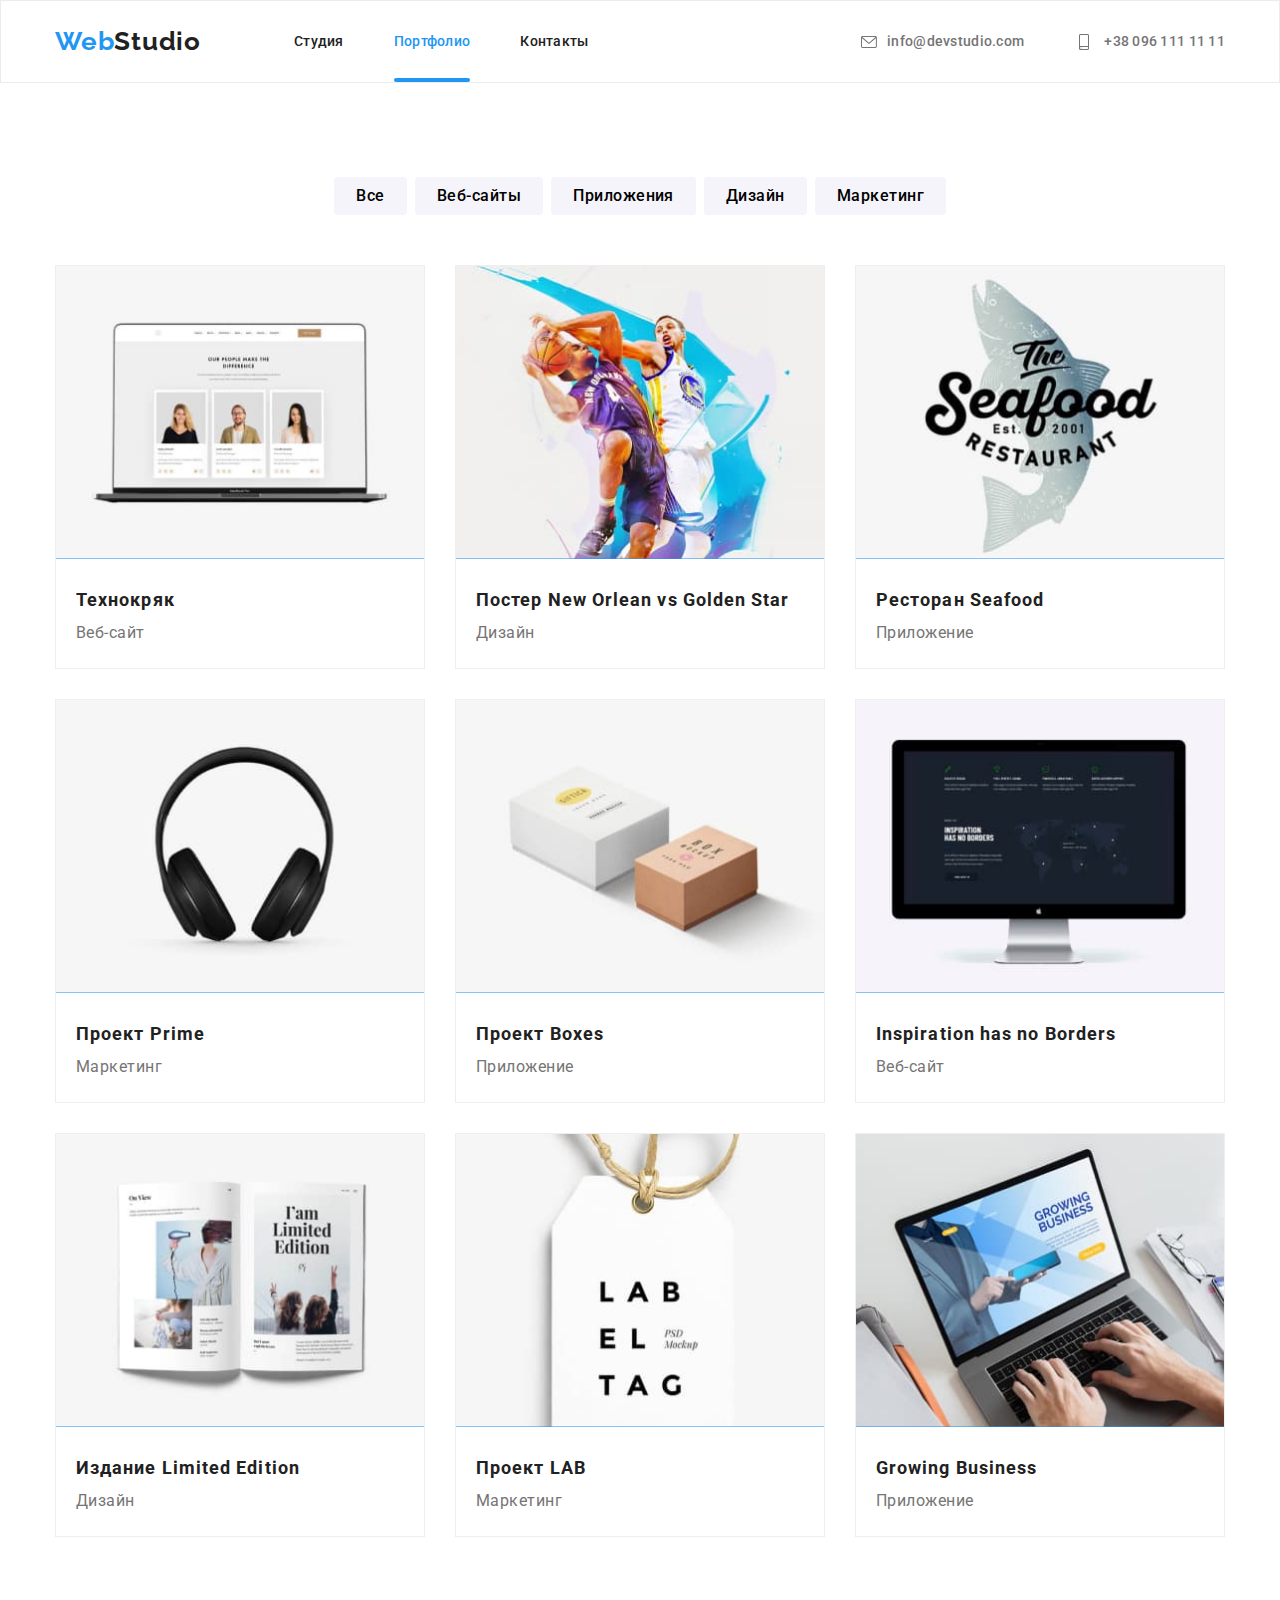
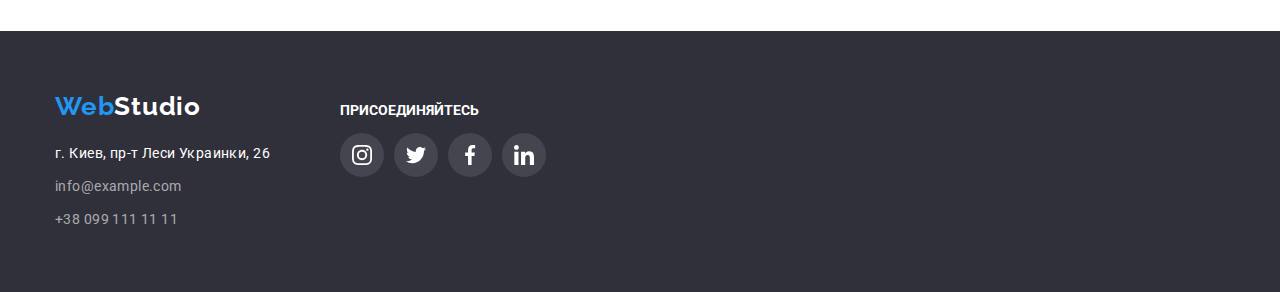
==== portfolio.html @ dd6a4ca0 "created repository" ====
<!DOCTYPE html>
<html lang="ru">

<head>
    <meta charset="UTF-8">
    <meta http-equiv="X-UA-Compatible" content="IE=edge">
    <meta name="viewport" content="width=device-width, initial-scale=1.0">
    <title>Студия</title>
    <link rel="preconnect" href="https://fonts.gstatic.com">
    <link
        href="https://fonts.googleapis.com/css2?family=Raleway:wght@700&family=Roboto:wght@400;500;700;900&display=swap"
        rel="stylesheet">
    <link rel="stylesheet" href="https://cdnjs.cloudflare.com/ajax/libs/modern-normalize/1.0.0/modern-normalize.min.css">
    <link rel="stylesheet" href="./css/styles.css">
</head>
<body>
    <!-- header -->
    <header>
        <div class="container nav-flex">
            <nav class="nav-flex">
                <a href="./index.html" lang=en class="logo-dark"><span class="accent-logo">Web</span>Studio</a>
                <ul class="navigation-links list">
                    <li class="nav-item"><a class="link" href="./index.html">Студия</a></li>
                    <li class="nav-item"><a class="link current" href="./portfolio.html">Портфолио</a></li>
                    <li class="nav-item"><a class="link" href="">Контакты</a></li>
                </ul>
            </nav>
            <ul class="adress-links list">
                <li class="item">
                    <a class="link" href="mailto:info@devstudio.com">
    
                        <svg class="adress-link-icon" width="16px" height="12px">
                            <use href="./images/sprite.svg#icon-envelope"></use>
                        </svg>info@devstudio.com
    
                    </a>
                </li>
                <li class="item">
                    <a class="link" href="tel:+380961111111">
                        <svg class="adress-link-icon" width="20px" height="16px">
                            <use href="./images/sprite.svg#icon-smartphone"></use>
                        </svg>+38 096 111 11 11
                    </a>
                </li>
            </ul>
        </div>
    </header>
<!-- main -->
<main>
    
<section class="portfolio-section">
    <div class="container">
        <!-- project buttons -->
        
    <h1 class="visually-hidden">Наши проекты</h1>
    
    <ul class="portfolio-bottons list">
        <li class="portfolio-botton"><button type="button" class="button-secondary">Все</button></li>
        <li class="portfolio-botton"><button type="button" class="button-secondary">Веб-сайты</button></li>
        <li class="portfolio-botton"><button type="button" class="button-secondary">Приложения</button></li>
        <li class="portfolio-botton"><button type="button" class="button-secondary">Дизайн</button></li>
        <li class="portfolio-botton"><button type="button" class="button-secondary">Маркетинг</button></li>
    </ul>
    
    <!-- project cards -->
    <ul class="portfolio-cards list">
        <li class="portfolio-card">
            <a class="portfolio-card-link" href="">
                
                <div class="container-portfolio">
            <img src="./images/portfolio/img1.jpg" alt="пример веб-страницы" width=370>
            <div class="overlay-portfolio">
                <p class="overlay-portfolio-text">
                    Технокряк это современная площадка распространения коронавируса. Компании используют эту платформу для цифрового
                    шпионажа и атак на защищённые сервера конкурентов.
                </p>
            </div></div>
            <div class="portfolio-text-container">
            <h2 class="portfolio-text-main">Технокряк</h2>
            <p class="portfolio-text-secondary">Веб-сайт</p>
            </div></a>
        </li>
        <li class="portfolio-card">
            <a class="portfolio-card-link" href="">

                <div class="container-portfolio">
            <img src="./images/portfolio/img2.jpg" alt="постер игра в баскетбол" width=370>
            <div class="overlay-portfolio">
                <p class="overlay-portfolio-text">
                    Технокряк это современная площадка распространения коронавируса. Компании используют эту платформу для цифрового
                    шпионажа и атак на защищённые сервера конкурентов.
                </p>
            </div>
            </div>
            <div class="portfolio-text-container">
            <h2 class="portfolio-text-main">Постер <span lang="en">New Orlean vs Golden Star</span></h2>
            <p class="portfolio-text-secondary">Дизайн</p>
            </div></a>
        </li>
        <li class="portfolio-card">
            <a class="portfolio-card-link" href="">
                
                <div class="container-portfolio">
            <img src="./images/portfolio/img3.jpg" alt="эмблема ресторана" width=370>
            <div class="overlay-portfolio">
                <p class="overlay-portfolio-text">
                    Технокряк это современная площадка распространения коронавируса. Компании используют эту платформу для цифрового
                    шпионажа и атак на защищённые сервера конкурентов.
                </p>
            </div>
            </div>
            <div class="portfolio-text-container">
            <h2 class="portfolio-text-main">Ресторан <span lang="en">Seafood</span></h2>
            <p class="portfolio-text-secondary">Приложение</p>
            </div></a>
        </li>
        <li class="portfolio-card">
            <a class="portfolio-card-link" href="">
                
                <div class="container-portfolio">
            <img src="./images/portfolio/img4.jpg" alt="наушники" width=370>
            <div class="overlay-portfolio">
                <p class="overlay-portfolio-text">
                    Технокряк это современная площадка распространения коронавируса. Компании используют эту платформу для цифрового
                    шпионажа и атак на защищённые сервера конкурентов.
                </p>
            </div>
            </div>
            <div class="portfolio-text-container">
            <h2 class="portfolio-text-main">Проект <span lang="en">Prime</span></h2>
            <p class="portfolio-text-secondary">Маркетинг</p>
            </div></a>
        </li>
        <li class="portfolio-card">
            <a class="portfolio-card-link" href="">
                
                <div class="container-portfolio">
            <img src="./images/portfolio/img5.jpg" alt="пример приложения" width=370>
            <div class="overlay-portfolio">
                <p class="overlay-portfolio-text">
                    Технокряк это современная площадка распространения коронавируса. Компании используют эту платформу для цифрового
                    шпионажа и атак на защищённые сервера конкурентов.
                </p>
            </div>
            </div>
            <div class="portfolio-text-container">
            <h2 class="portfolio-text-main">Проект <span lang="en">Boxes</span></h2>
            <p class="portfolio-text-secondary">Приложение</p>
            </div></a>
        </li>
        <li class="portfolio-card">
            <a class="portfolio-card-link" href="">
                
                <div class="container-portfolio">
            <img src="./images/portfolio/img6.jpg" alt="пример веб-сайта" width=370>
            <div class="overlay-portfolio">
                <p class="overlay-portfolio-text">
                    Технокряк это современная площадка распространения коронавируса. Компании используют эту платформу для цифрового
                    шпионажа и атак на защищённые сервера конкурентов.
                </p>
            </div>
            </div>
            <div class="portfolio-text-container">
            <h2 class="portfolio-text-main" lang="en">Inspiration has no Borders</h2>
            <p class="portfolio-text-secondary">Веб-сайт</p>
            </div></a>
        </li>
        <li class="portfolio-card">
            <a class="portfolio-card-link" href="">
                
                <div class="container-portfolio">
            <img src="./images/portfolio/img7.jpg" alt="дизайн в книге" width=370>
            <div class="overlay-portfolio">
                <p class="overlay-portfolio-text">
                    Технокряк это современная площадка распространения коронавируса. Компании используют эту платформу для цифрового
                    шпионажа и атак на защищённые сервера конкурентов.
                </p>
            </div>
            </div>
            <div class="portfolio-text-container">
            <h2 class="portfolio-text-main">Издание <span lang="en">Limited Edition</span></h2>
            <p class="portfolio-text-secondary">Дизайн</p>
            </div></a>
        </li>
        <li class="portfolio-card">
            <a class="portfolio-card-link" href="">
                
                <div class="container-portfolio">
            <img src="./images/portfolio/img8.jpg" alt="этикетка с названием проекта" width=370>
            <div class="overlay-portfolio">
                <p class="overlay-portfolio-text">
                    Технокряк это современная площадка распространения коронавируса. Компании используют эту платформу для цифрового
                    шпионажа и атак на защищённые сервера конкурентов.
                </p>
            </div>
            </div>
            <div class="portfolio-text-container">
            <h2 class="portfolio-text-main">Проект <span lang="en">LAB</span></h2>
            <p class="portfolio-text-secondary">Маркетинг</p>
            </div></a>
        </li>
        <li class="portfolio-card">
            <a class="portfolio-card-link" href="">
                
                <div class="container-portfolio">
            <img src="./images/portfolio/img9.jpg" alt="приложение на экране ноутбука" width=370>
            <div class="overlay-portfolio">
                <p class="overlay-portfolio-text">
                    Технокряк это современная площадка распространения коронавируса. Компании используют эту платформу для цифрового
                    шпионажа и атак на защищённые сервера конкурентов.
                </p>
            </div>
            </div>
            <div class="portfolio-text-container">
            <h2 class="portfolio-text-main" lang="en">Growing Business</h2>
            <p class="portfolio-text-secondary">Приложение</p>
            </div></a>
        </li>
    </ul></div></section>
</main>
    <!-- footer -->
    <footer>
        <div class="container footer-flex">
            <div>
    
                <a href="./index.html" lang=en class="logo-light"><span class="accent-logo">Web</span>Studio</a>
                <address>
                    <ul class="list">
                        <li class="footer-list"><a class="footer-adress-link" href="https://goo.gl/maps/DHRGLdLPz4CvpjzV8"
                                target="_blank" rel="noopener noreferrer">г. Киев, пр-т Леси Украинки, 26</a></li>
                        <li class="footer-list"><a class="footer-mail-link"
                                href="mailto:info@example.com">info@example.com</a></li>
                        <li class="footer-list"><a class="footer-number-link" href="tel:+380991111111">+38 099 111 11 11</a>
                        </li>
                    </ul>
                </address>
            </div>
    
            <div class="join">
                <h3 class="join-main">присоединяйтесь</h3>
                <ul class="list footer-soc-card">
                    <li class="team-soc-item">
                        <a class="link soc-link" href="" target="_blank" rel="noopener noreferrer"
                            aria-label="Ссылка на Инстаграм">
                            <svg class="footer-link-icon">
                                <use href="./images/sprite.svg#icon-instagram"></use>
                            </svg>
                        </a>
                    </li>
                    <li class="team-soc-item">
                        <a class="link soc-link" href="" target="_blank" rel="noopener noreferrer"
                            aria-label="Ссылка на Инстаграм">
                            <svg class="footer-link-icon">
                                <use href="./images/sprite.svg#icon-twitter"></use>
                            </svg>
                        </a>
                    </li>
                    <li class="team-soc-item">
                        <a class="link soc-link" href="" target="_blank" rel="noopener noreferrer"
                            aria-label="Ссылка на Инстаграм">
                            <svg class="footer-link-icon">
                                <use href="./images/sprite.svg#icon-facebook"></use>
                            </svg>
                        </a>
                    </li>
                    <li class="team-soc-item">
                        <a class="link soc-link" href="" target="_blank" rel="noopener noreferrer"
                            aria-label="Ссылка на Инстаграм">
                            <svg class="footer-link-icon">
                                <use href="./images/sprite.svg#icon-linkedin"></use>
                            </svg>
                        </a>
                    </li>
                </ul>
    
            </div>
        </div>
    </footer>

</body>
---- css/styles.css ----
:root {
  --primary-text-color: rgba(33, 33, 33, 1);
  --secondary-text-color: rgba(117, 117, 117, 1);
  --light-text-color: rgba(255, 255, 255, 1);
  --accent-color: rgba(33, 150, 243, 1);
  --background-primary: rgba(255, 255, 255, 1);
  --background-secondary: rgba(245, 244, 250, 1);
  --background-dark: rgba(47, 48, 58, 1);
  --primary-icon-color: rgba(175, 177, 184, 1);
  --dark-icon-background: rgba(255, 255, 255, 0.1);
}
body {
  background-color: var(--background-primary);
  color: var(--primary-text-color);
  font-family: "Roboto", "Raleway", sans-serif;
}

html {
  box-sizing: border-box;
}

*,
*::before,
*::after {
  box-sizing: inherit;
}
/* header */

.list {
  list-style: none;
  padding: 0;
  margin: 0;
}

.container {
  box-sizing: border-box;
  width: 1200px;
  padding-left: 15px;
  padding-right: 15px;
  margin-left: auto;
  margin-right: auto;
}
img {
  display: block;
  max-width: 100%;
  height: auto;
}
header {
  border: 1px solid #ececec;
  align-items: center;
}
.nav-flex {
  display: flex;
  align-items: center;
}
.logo-dark {
  font-family: "Raleway";
  font-weight: 700;
  font-size: 26px;
  line-height: 1.2;
  letter-spacing: 0.03em;

  color: var(--primary-text-color);
  text-decoration: none;

  padding-bottom: 25px;
  padding-top: 25px;
}
.logo-light {
  display: block;
  margin-bottom: 20px;

  font-family: "Raleway";
  font-weight: 700;
  font-size: 26px;
  line-height: 1.2;
  letter-spacing: 0.03em;

  color: var(--light-text-color);
  text-decoration: none;
}
.accent-logo {
  font-family: "Raleway";
  font-weight: 700;
  font-size: 26px;
  line-height: 1.2;
  letter-spacing: 0.03em;

  color: var(--accent-color);
  text-decoration: none;
}
.navigation-links {
  display: flex;
  margin-left: 93px;
}
.link.current {
  position: relative;
  padding-bottom: 32px;
}
.link.current::after {
  position: absolute;
  content: "";
  display: block;
  bottom: -1px;
  width: 100%;
  height: 4px;
  border-radius: 2px;
  background-color: var(--accent-color);
}
.navigation-links .nav-item {
  margin-right: 50px;
}
.navigation-links .nav-item:last-child {
  margin: 0;
}
.navigation-links .link {
  font-weight: 500;
  font-size: 14px;
  line-height: 1.14;
  letter-spacing: 0.02em;

  color: var(--primary-text-color);
  text-decoration: none;
  cursor: pointer;

  transition-property: color;
  transition-duration: 250ms;
  transition-timing-function: cubic-bezier(0.4, 0, 0.2, 1);
}
.navigation-links .link:hover,
.navigation-links .link:focus {
  color: var(--accent-color);
}
.navigation-links .link.current {
  color: var(--accent-color);
}

.adress-link-icon {
  display: inline-flex;
  margin-right: 10px;
  align-items: center;

  fill: var(--secondary-text-color);

  transition-property: fill;
  transition-duration: 250ms;
  transition-timing-function: cubic-bezier(0.4, 0, 0.2, 1);
}
.adress-link-icon:hover {
  fill: currentColor;
}

.link:hover .adress-link-icon,
.link:focus .adress-link-icon {
  fill: currentColor;
}
.adress-links .link {
  display: flex;
  align-items: center;

  font-weight: 500;
  font-size: 14px;
  line-height: 1.14;
  letter-spacing: 0.02em;

  color: var(--secondary-text-color);
  text-decoration: none;
  cursor: pointer;

  transition-property: color;
  transition-duration: 250ms;
  transition-timing-function: cubic-bezier(0.4, 0, 0.2, 1);
}
.adress-links .link:hover,
.adress-links .link:focus {
  color: var(--accent-color);
}
.adress-links {
  display: flex;
  margin-left: auto;
  align-items: center;
}
.adress-links .item + .item {
  margin-left: 50px;
}

/* promo */
.promo-section {
  padding-top: 200px;
  padding-bottom: 200px;

  margin-right: auto;
  margin-left: auto;

  max-width: 1600px;
  height: 600px;

  background-color: var(--background-dark);
  background-image: linear-gradient(
      rgba(47, 48, 58, 0.4),
      rgba(47, 48, 58, 0.4)
    ),
    url(../images/hero.jpg);
}

.promo-text {
  width: 696px;
  margin: 0 auto;
  margin-bottom: 30px;
  font-weight: 900;
  font-size: 44px;
  line-height: 1.36;
  text-align: center;
  letter-spacing: 0.06em;
  text-transform: uppercase;

  color: var(--light-text-color);
}
.button-main {
  display: block;
  padding: 10px 32px;
  min-width: 200;
  margin-left: auto;
  margin-right: auto;

  font-family: inherit;
  font-weight: 700;
  font-size: 16px;
  line-height: 1.87;
  letter-spacing: 0.06em;

  background-color: var(--accent-color);
  color: var(--light-text-color);

  box-shadow: 0px 4px 4px rgba(0, 0, 0, 0.15);
  border-radius: 4px;

  cursor: pointer;
}

.backdrop {
  position: fixed;
  top: 0;
  left: 0;
  width: 100%;
  height: 100%;
  background-color: rgba(0, 0, 0, 0.1);

  opacity: 1;
  transition: opacity 250ms cubic-bezier(0.4, 0, 0.2, 1),
    visibility 250ms cubic-bezier(0.4, 0, 0.2, 1);
}
.backdrop.is-hidden {
  opacity: 0;
  pointer-events: none;
  visibility: hidden;
}
.backdrop.is-hidden .modal {
  transform: translate(-50%, -50%) scale(0.9);
}

.modal {
  position: absolute;
  top: 50%;
  left: 50%;
  transform: translate(-50%, -50%) scale(1);

  width: 528px;
  height: 581px;

  background-color: var(--light-text-color);

  transition: transform 250ms cubic-bezier(0.4, 0, 0.2, 1);
}
.modal-button {
  position: absolute;
  right: 8px;
  top: 8px;

  width: 30px;
  height: 30px;

  cursor: pointer;
  background: var(--light-text-color);
  border: 1px solid rgba(0, 0, 0, 0.1);
  border-radius: 50%;
}
.modal-svg {
  position: absolute;
  bottom: -1px;
  right: -1px;
}

.highlights {
  padding-top: 94px;
  padding-bottom: 94px;

  background-color: var(--background-primary);
}

.h-icons-class {
  width: 270px;
  height: 120px;
  margin-bottom: 30px;

  background-color: var(--background-secondary);
  border-radius: 4px;
}
.highlights .list {
  display: flex;
}
.highlights-list {
  width: 270px;
}
.highlights-list:not(:last-child) {
  margin-right: 30px;
}

.highlights-main {
  margin-bottom: 0;
  margin-top: 0;

  font-weight: 700;
  line-height: 1.14;
  letter-spacing: 0.03em;
}
.highlights-secondary {
  margin-top: 10px;
  margin-bottom: 0;

  font-size: 14px;
  line-height: 1.71;
  letter-spacing: 0.03em;

  color: var(--secondary-text-color);
}
/*projects*/
.projects-section {
  padding-bottom: 94px;
}

.projects {
  margin-top: 0;
  margin-bottom: 50px;
}
.projects-list {
  display: flex;
}
.projects-cards:not(:last-child) {
  margin-right: 30px;
}
.projects-cards {
  position: relative;
  width: 370px;
  height: 294px;
}

.project-cards-text-container {
  position: absolute;
  bottom: 0;
  display: flex;
  align-items: center;
  justify-content: center;

  width: 100%;
  height: 70px;

  background-color: rgba(47, 48, 58, 0.8);
}

.project-cards-text {
  margin: 0;

  font-weight: 700;
  font-size: 14px;
  line-height: 1.14;
  letter-spacing: 0.03em;
  text-transform: uppercase;

  color: var(--light-text-color);
}

.team-cards {
  display: flex;
}
.team {
  margin-top: 0;
  margin-bottom: 50px;
}
.projects,
.team {
  font-weight: 700;
  font-size: 36px;
  line-height: 1.16;
  text-align: center;
  letter-spacing: 0.03em;
}
/*team*/
.team-section {
  padding-top: 94px;
  padding-bottom: 94px;

  background-color: var(--background-secondary);
}
.team-card:not(:last-child) {
  margin-right: 30px;
}
.team-card {
  width: 270px;

  background-color: var(--background-primary);
  box-shadow: 0px 1px 3px rgba(0, 0, 0, 0.12), 0px 1px 1px rgba(0, 0, 0, 0.14),
    0px 2px 1px rgba(0, 0, 0, 0.2);
  border-radius: 0px 0px 4px 4px;
}
.team-card-text {
  padding: 30px 32px;
}
.team-main-text {
  margin-top: 0;
  margin-bottom: 10px;
  font-weight: 500;
  font-size: 16px;
  line-height: 1.18;
  text-align: center;
  letter-spacing: 0.03em;
}
.team-secondary-text {
  margin: 0;
  font-size: 16px;
  line-height: 1.18;
  text-align: center;
  letter-spacing: 0.03em;

  color: var(--secondary-text-color);
}
.team-soc-card {
  display: inline-flex;
  margin-top: 16px;
}
.team-soc-item:not(:last-child) {
  margin-right: 10px;
}
.soc-link {
  display: flex;
  justify-content: center;
  align-items: center;
  width: 44px;
  height: 44px;
  border-radius: 50%;

  transition-property: background-color;
  transition-duration: 250ms;
  transition-timing-function: cubic-bezier(0.4, 0, 0.2, 1);
}
.soc-link-icon {
  width: 20px;
  height: 20px;
  fill: var(--primary-icon-color);

  transition-property: fill;
  transition-duration: 250ms;
  transition-timing-function: cubic-bezier(0.4, 0, 0.2, 1);
}
.soc-link:hover,
.soc-link:focus {
  background-color: var(--accent-color);
}
.soc-link:hover .soc-link-icon,
.soc-link:focus .soc-link-icon {
  fill: var(--light-text-color);
}

/* clients */

.client-section {
  padding-top: 94px;
  padding-bottom: 94px;
}
.client-list {
  display: flex;
}

.clients {
  margin-top: 0;
  margin-bottom: 50px;

  font-weight: 700;
  font-size: 36px;
  line-height: 1.16;
  text-align: center;
  letter-spacing: 0.03em;
}
.client-link-list {
  display: inline-flex;
}

.client-link-list:not(:last-child) {
  margin-right: 30px;
}
.client-icon {
  fill: var(--primary-icon-color);
  transition: fill 250ms cubic-bezier(0.4, 0, 0.2, 1);
}

.client-link {
  display: flex;
  justify-content: center;
  align-items: center;
  width: 170px;
  height: 90px;

  border: 1px solid #afb1b8;
  border-radius: 4px;

  transition-property: border;
  transition-duration: 250ms;
  transition-timing-function: cubic-bezier(0.4, 0, 0.2, 1);
}

.client-link:hover,
.client-link:focus {
  border: 1px solid var(--accent-color);
  border-radius: 4px;
}
.client-link:hover .client-icon,
.client-link:focus .client-icon {
  fill: var(--accent-color);
}

/* portfolio page*/

.portfolio-section {
  padding-top: 94px;
  padding-bottom: 94px;
}

.portfolio-bottons {
  display: flex;
  justify-content: center;
  margin-bottom: 50px;
}
.portfolio-botton:not(:last-child) {
  margin-right: 8px;
}
button {
  border: none;
  outline: none;
}

.button-secondary {
  padding-top: 6px;
  padding-bottom: 6px;
  padding-left: 22px;
  padding-right: 22px;

  font-weight: 500;
  font-size: 16px;
  line-height: 1.62;
  font-family: inherit;
  letter-spacing: 0.03em;

  min-width: 73px;
  border-radius: 4px;
  text-align: center;
  cursor: pointer;

  background-color: var(--background-secondary);
  transition: box-shadow 250ms cubic-bezier(0.4, 0, 0.2, 1),
    color 250ms cubic-bezier(0.4, 0, 0.2, 1),
    background-color 250ms cubic-bezier(0.4, 0, 0.2, 1);
}
.button-secondary:hover,
.button-secondary:focus {
  background-color: var(--accent-color);
  color: var(--light-text-color);
  box-shadow: 0px 3px 1px rgba(0, 0, 0, 0.1), 0px 1px 2px rgba(0, 0, 0, 0.08),
    0px 2px 2px rgba(0, 0, 0, 0.12);
}
/* project cards*/

.container-portfolio {
  position: relative;
  overflow: hidden;
}

.overlay-portfolio {
  position: absolute;
  bottom: 0;
  right: 0;
  height: 100%;
  width: 100%;

  padding: 63px 24px;
  font-size: 18px;
  line-height: 1.56;
  letter-spacing: 0.03em;
  text-align: left;

  color: var(--light-text-color);
  background-color: rgba(33, 150, 243, 0.9);

  transform: translateY(100%);
  transition: transform 250ms cubic-bezier(0.4, 0, 0.2, 1);
}

.portfolio-card-link:hover .overlay-portfolio,
.portfolio-card-link:focus .overlay-portfolio {
  transform: translateY(0);
}
.overlay-portfolio-text {
  margin: 0;
}

.portfolio-cards {
  display: flex;
  flex-wrap: wrap;
  justify-content: space-between;
}

.portfolio-text-container {
  padding: 23px 20px;
}

.portfolio-text-main {
  margin: 0;

  font-weight: 700;
  font-size: 18px;
  line-height: 2;
  letter-spacing: 0.06em;

  color: var(--primary-text-color);
}
.portfolio-text-secondary {
  margin: 0;

  font-size: 16px;
  line-height: 1.87;
  letter-spacing: 0.03em;

  color: var(--secondary-text-color);
}

.portfolio-card {
  margin-bottom: 30px;

  width: 370px;
  height: 404px;
  left: 215px;
  top: 262px;
  border: 1px solid #eeeeee;
  box-sizing: border-box;
}
.portfolio-card:nth-last-child(-n + 3) {
  margin-bottom: 0;
}
.portfolio-card-link {
  display: block;
  text-decoration: none;
  cursor: pointer;

  transition: box-shadow 250ms cubic-bezier(0.4, 0, 0.2, 1);
}

.portfolio-card-link:hover,
.portfolio-card-link:focus {
  box-shadow: 0px 1px 1px rgba(0, 0, 0, 0.12), 0px 4px 4px rgba(0, 0, 0, 0.06),
    1px 4px 6px rgba(0, 0, 0, 0.16);
}

/* hidden H */

.visually-hidden {
  position: absolute !important;
  clip: rect(1px 1px 1px 1px);
  clip: rect(1px, 1px, 1px, 1px);
  padding: 0 !important;
  border: 0 !important;
  height: 1px !important;
  width: 1px !important;
  overflow: hidden;
}

/*footer*/
footer {
  padding-top: 60px;
  padding-bottom: 60px;

  background-color: var(--background-dark);
}
.container footer {
  display: block;
}
.logo-container {
  padding-bottom: 20px;
}
.footer-adress-link {
  font-size: 14px;
  font-style: normal;
  line-height: 1.71;
  letter-spacing: 0.03em;
  text-decoration: none;
  cursor: pointer;

  color: var(--light-text-color);

  transition-property: color;
  transition-duration: 250ms;
  transition-timing-function: cubic-bezier(0.4, 0, 0.2, 1);
}
.footer-mail-link,
.footer-number-link {
  font-size: 14px;
  font-style: normal;
  line-height: 1.71;
  letter-spacing: 0.03em;
  text-decoration: none;
  cursor: pointer;

  color: rgba(255, 255, 255, 0.6);

  transition-property: color;
  transition-duration: 250ms;
  transition-timing-function: cubic-bezier(0.4, 0, 0.2, 1);
}
.footer-list:not(:last-child) {
  margin-bottom: 9px;
}
address a:hover,
address a:focus {
  color: var(--accent-color);
}
.footer-flex {
  display: flex;
  flex-wrap: wrap;
  align-items: baseline;
}

.join {
  margin-left: 70px;
}
.join-main {
  margin-top: 0;
  margin-bottom: 20;
  font-size: 14px;
  line-height: 1.14;

  color: var(--light-text-color);

  text-transform: uppercase;
}
.footer-soc-card {
  display: flex;
  margin-top: 0;

  fill: var(--light-text-color);
}
.footer-link-icon {
  width: 20px;
  height: 20px;

  fill: var(--light-text-color);
}

.join .team-soc-item {
  border-radius: 50%;

  background-color: var(--dark-icon-background);
}
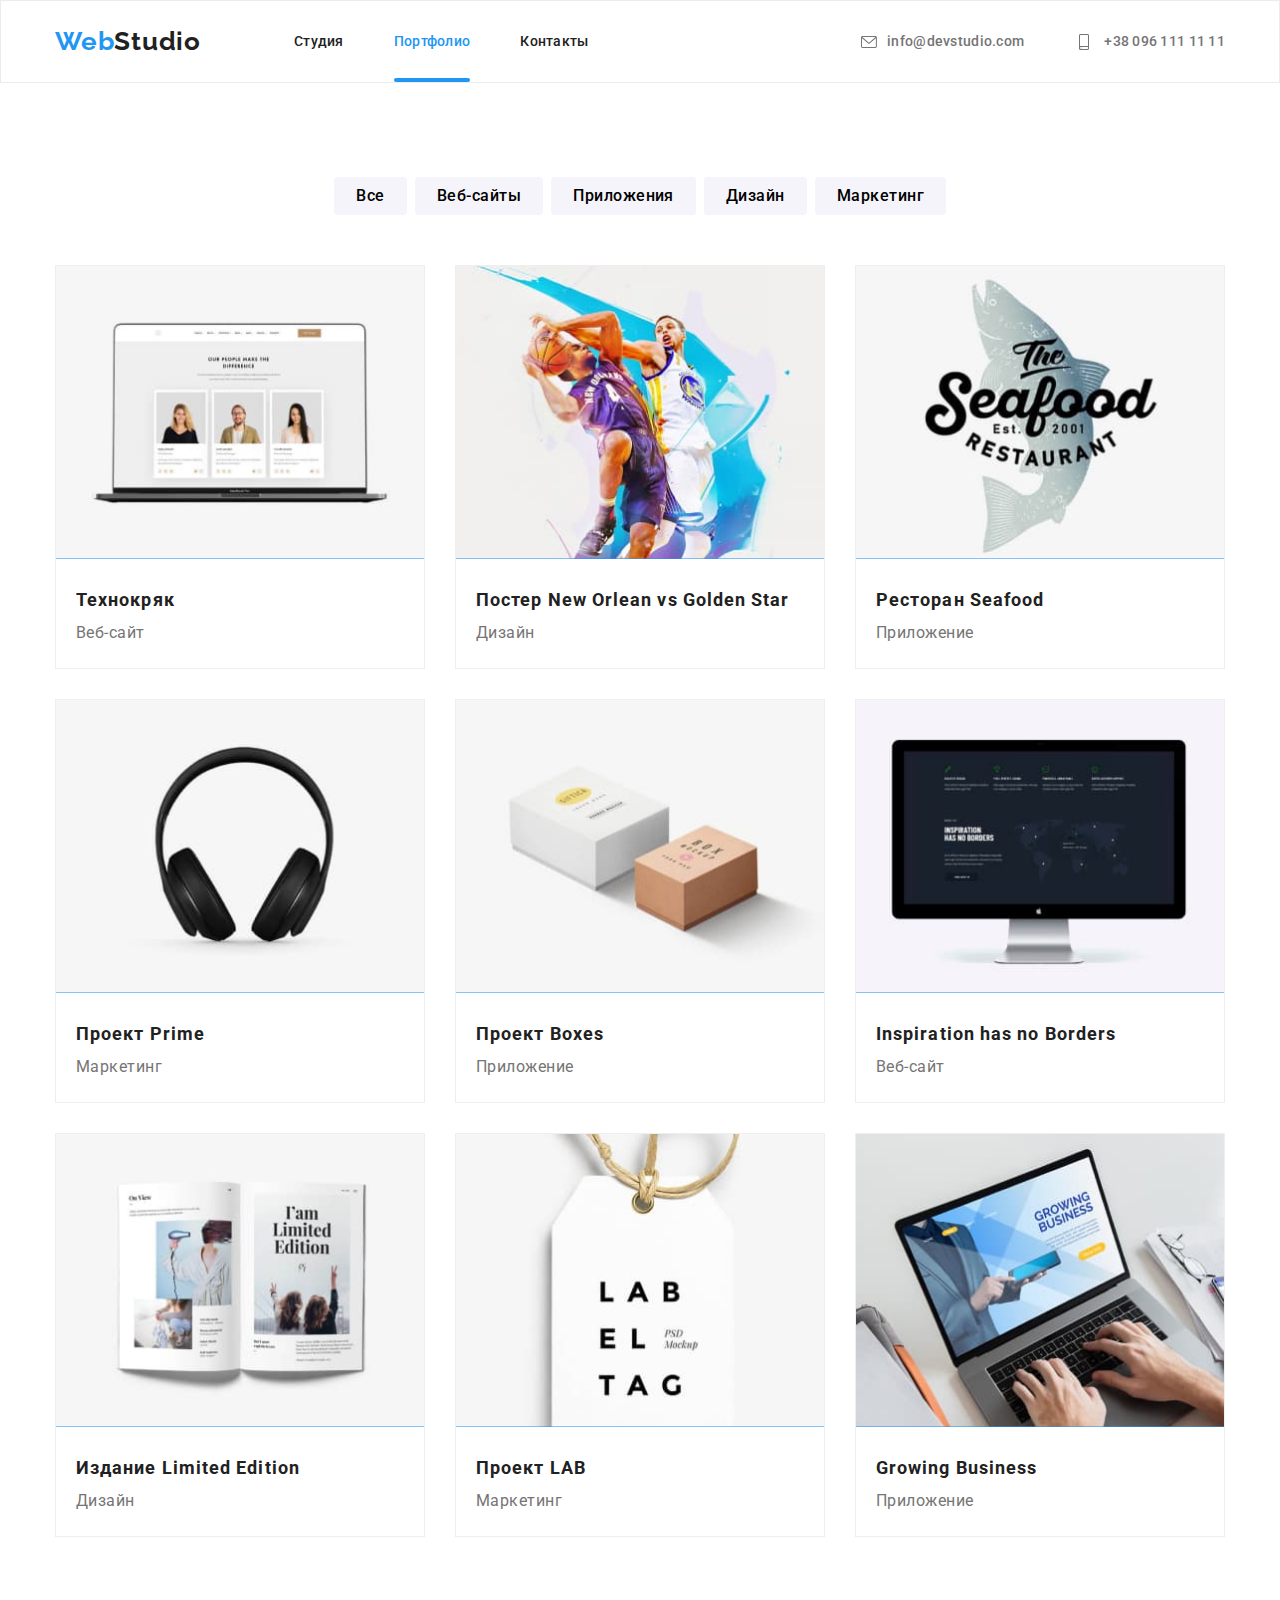
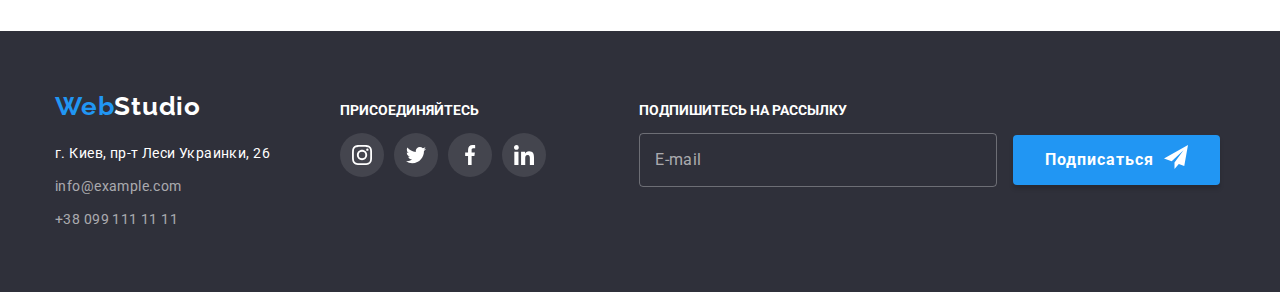
==== commit d373e44b: "added footer for portfolio page" ====
--- a/portfolio.html
+++ b/portfolio.html
@@ -274,6 +274,21 @@
                 </ul>
     
             </div>
+            <div class="footer-form">
+                <form class="follow-form">
+                    <label>
+                        <h3 class="join-main">Подпишитесь на рассылку</h3>
+                        <input type="email" name="email-follow" placeholder="E-mail" autocomplete="off"
+                            class="email-follow-field" />
+                    </label>
+                    <button type="submit" class="button-footer-form">Подписаться
+                        <svg class="subscribe-icon" width="24px" height="24px">
+                            <use href="./images/sprite.svg#icon-send"></use>
+                        </svg></button>
+    
+                </form>
+            </div>
+    
         </div>
     </footer>
 
--- a/css/styles.css
+++ b/css/styles.css
@@ -8,6 +8,7 @@
   --background-dark: rgba(47, 48, 58, 1);
   --primary-icon-color: rgba(175, 177, 184, 1);
   --dark-icon-background: rgba(255, 255, 255, 0.1);
+  --cubic-bezier: cubic-bezier(0.4, 0, 0.2, 1);
 }
 body {
   background-color: var(--background-primary);
@@ -125,7 +126,7 @@
 
   transition-property: color;
   transition-duration: 250ms;
-  transition-timing-function: cubic-bezier(0.4, 0, 0.2, 1);
+  transition-timing-function: var(--cubic-bezier);
 }
 .navigation-links .link:hover,
 .navigation-links .link:focus {
@@ -144,7 +145,7 @@
 
   transition-property: fill;
   transition-duration: 250ms;
-  transition-timing-function: cubic-bezier(0.4, 0, 0.2, 1);
+  transition-timing-function: var(--cubic-bezier);
 }
 .adress-link-icon:hover {
   fill: currentColor;
@@ -169,7 +170,7 @@
 
   transition-property: color;
   transition-duration: 250ms;
-  transition-timing-function: cubic-bezier(0.4, 0, 0.2, 1);
+  transition-timing-function: var(--cubic-bezier);
 }
 .adress-links .link:hover,
 .adress-links .link:focus {
@@ -247,8 +248,8 @@
   background-color: rgba(0, 0, 0, 0.1);
 
   opacity: 1;
-  transition: opacity 250ms cubic-bezier(0.4, 0, 0.2, 1),
-    visibility 250ms cubic-bezier(0.4, 0, 0.2, 1);
+  transition: opacity 250ms var(--cubic-bezier),
+    visibility 250ms var(--cubic-bezier);
 }
 .backdrop.is-hidden {
   opacity: 0;
@@ -270,8 +271,15 @@
 
   background-color: var(--light-text-color);
 
-  transition: transform 250ms cubic-bezier(0.4, 0, 0.2, 1);
-}
+  box-shadow: 0px 1px 3px rgba(0, 0, 0, 0.12), 0px 1px 1px rgba(0, 0, 0, 0.14),
+    0px 2px 1px rgba(0, 0, 0, 0.2);
+  border-radius: 4px;
+  opacity: 1;
+
+  transition: transform 250ms var(--cubic-bezier),
+    opacity 250ms var(--cubic-bezier);
+}
+
 .modal-button {
   position: absolute;
   right: 8px;
@@ -289,6 +297,13 @@
   position: absolute;
   bottom: -1px;
   right: -1px;
+
+  fill: var(--primary-text-color);
+  transition: fill 250ms var(--cubic-bezier);
+}
+.modal-svg:hover,
+.modal-svg:focus {
+  fill: var(--accent-color);
 }
 
 .highlights {
@@ -451,7 +466,7 @@
 
   transition-property: background-color;
   transition-duration: 250ms;
-  transition-timing-function: cubic-bezier(0.4, 0, 0.2, 1);
+  transition-timing-function: var(--cubic-bezier);
 }
 .soc-link-icon {
   width: 20px;
@@ -460,7 +475,7 @@
 
   transition-property: fill;
   transition-duration: 250ms;
-  transition-timing-function: cubic-bezier(0.4, 0, 0.2, 1);
+  transition-timing-function: var(--cubic-bezier);
 }
 .soc-link:hover,
 .soc-link:focus {
@@ -660,7 +675,7 @@
   text-decoration: none;
   cursor: pointer;
 
-  transition: box-shadow 250ms cubic-bezier(0.4, 0, 0.2, 1);
+  transition: box-shadow 250ms var(--cubic-bezier);
 }
 
 .portfolio-card-link:hover,
@@ -707,7 +722,7 @@
 
   transition-property: color;
   transition-duration: 250ms;
-  transition-timing-function: cubic-bezier(0.4, 0, 0.2, 1);
+  transition-timing-function: var(--cubic-bezier);
 }
 .footer-mail-link,
 .footer-number-link {
@@ -722,7 +737,7 @@
 
   transition-property: color;
   transition-duration: 250ms;
-  transition-timing-function: cubic-bezier(0.4, 0, 0.2, 1);
+  transition-timing-function: var(--cubic-bezier);
 }
 .footer-list:not(:last-child) {
   margin-bottom: 9px;
@@ -768,3 +783,225 @@
 
   background-color: var(--dark-icon-background);
 }
+
+/* footer form */
+
+.footer-form {
+  margin-left: 93px;
+}
+
+.email-follow-field {
+  width: 358px;
+  padding: 16px 15px;
+  background-color: transparent;
+
+  font-size: 16px;
+  line-height: 1.25;
+  letter-spacing: 0.03em;
+
+  color: var(--light-text-color);
+
+  border-radius: 4px;
+  border: 1px solid rgba(255, 255, 255, 0.3);
+
+  outline: none;
+}
+.email-follow-field::placeholder {
+  color: rgba(255, 255, 255, 0.6);
+}
+.button-footer-form {
+  display: inline-flex;
+  justify-content: space-between;
+  padding: 10px 32px;
+  min-width: 200;
+  margin-left: 12px;
+
+  font-family: inherit;
+  font-weight: 700;
+  font-size: 16px;
+  line-height: 1.87;
+  letter-spacing: 0.06em;
+
+  background-color: var(--accent-color);
+  color: var(--light-text-color);
+
+  box-shadow: 0px 4px 4px rgba(0, 0, 0, 0.15);
+  border-radius: 4px;
+
+  cursor: pointer;
+}
+.subscribe-icon {
+  margin-left: 10px;
+}
+
+/* Modal form */
+textarea {
+  resize: none;
+}
+.contact-form {
+  display: flex;
+  flex-direction: column;
+}
+.modal-form {
+  padding: 40px;
+}
+.modal-form-h2 {
+  margin-top: 0;
+  margin-bottom: 12px;
+  font-weight: bold;
+  font-size: 20px;
+  line-height: 1.15;
+  text-align: center;
+  letter-spacing: 0.03em;
+}
+.modal-form-card {
+  position: relative;
+  margin-top: 4px;
+  margin-bottom: 10px;
+}
+.user-field {
+  width: 100%;
+  height: 40px;
+  padding-left: 42px;
+
+  border: 1px solid rgba(33, 33, 33, 0.2);
+  border-radius: 4px;
+
+  outline: none;
+
+  transition: border-color 250ms var(--cubic-bezier);
+}
+.user-field:focus {
+  border-color: var(--accent-color);
+}
+
+.modal-form-mark {
+  font-size: 12px;
+  line-height: 1.16;
+
+  letter-spacing: 0.01em;
+  color: var(--secondary-text-color);
+}
+.modal-form-icon {
+  position: absolute;
+  top: 11px;
+  left: 12px;
+
+  display: inline-block;
+  width: 18px;
+  height: 18px;
+
+  transition: fill 250ms var(--cubic-bezier);
+}
+.user-field:focus + .modal-form-icon {
+  fill: var(--accent-color);
+}
+
+.comment-section {
+  margin-bottom: 20px;
+  margin-top: 4px;
+}
+
+.comment-area {
+  width: 100%;
+  height: 120px;
+  padding: 12px 16px;
+
+  border: 1px solid rgba(33, 33, 33, 0.2);
+  border-radius: 4px;
+
+  outline: none;
+
+  transition: border-color 250ms var(--cubic-bezier);
+}
+.comment-area:focus {
+  border-color: var(--accent-color);
+}
+.comment-area::placeholder {
+  font-size: 12px;
+  line-height: 1.17;
+  letter-spacing: 0.01em;
+
+  color: var(--secondary-text-color);
+}
+
+.checkbox-block {
+  display: block;
+  justify-content: center;
+  align-items: center;
+  text-align: center;
+
+  margin-bottom: 30px;
+}
+
+.checkbox {
+  position: absolute;
+  -webkit-appearance: none;
+  -moz-appearance: none;
+  -appearance: none;
+}
+
+.checkbox-wrap {
+  position: relative;
+  display: inline-block;
+
+  width: 16px;
+  height: 15px;
+  top: 3px;
+  margin-right: 7px;
+
+  background-color: var(--background-primary);
+  border: 2px solid var(--primary-text-color);
+  border-radius: 2px;
+
+  transition: background-color 250ms var(--cubic-bezier),
+    border 250ms var(--cubic-bezier);
+}
+
+.checkbox:checked + .checkbox-wrap {
+  background-color: var(--accent-color);
+  border: 2px solid var(--accent-color);
+}
+
+.checkbox-icon {
+  position: absolute;
+  top: 50%;
+  left: 50%;
+  transform: translate(-50%, -50%);
+
+  fill: var(--light-text-color);
+  stroke: var(--light-text-color);
+}
+
+.policy-label {
+  font-size: 14px;
+  line-height: 1.71;
+  letter-spacing: 0.03em;
+
+  color: var(--secondary-text-color);
+}
+.policy-link {
+  color: var(--accent-color);
+  cursor: pointer;
+}
+.button-send {
+  display: block;
+  padding: 10px 55px;
+  min-width: 200;
+  margin-left: auto;
+  margin-right: auto;
+
+  font-family: inherit;
+  font-weight: 700;
+  font-size: 16px;
+  line-height: 1.87;
+  letter-spacing: 0.06em;
+
+  background-color: var(--accent-color);
+  color: var(--light-text-color);
+
+  box-shadow: 0px 4px 4px rgba(0, 0, 0, 0.15);
+  border-radius: 4px;
+
+  cursor: pointer;
+}
